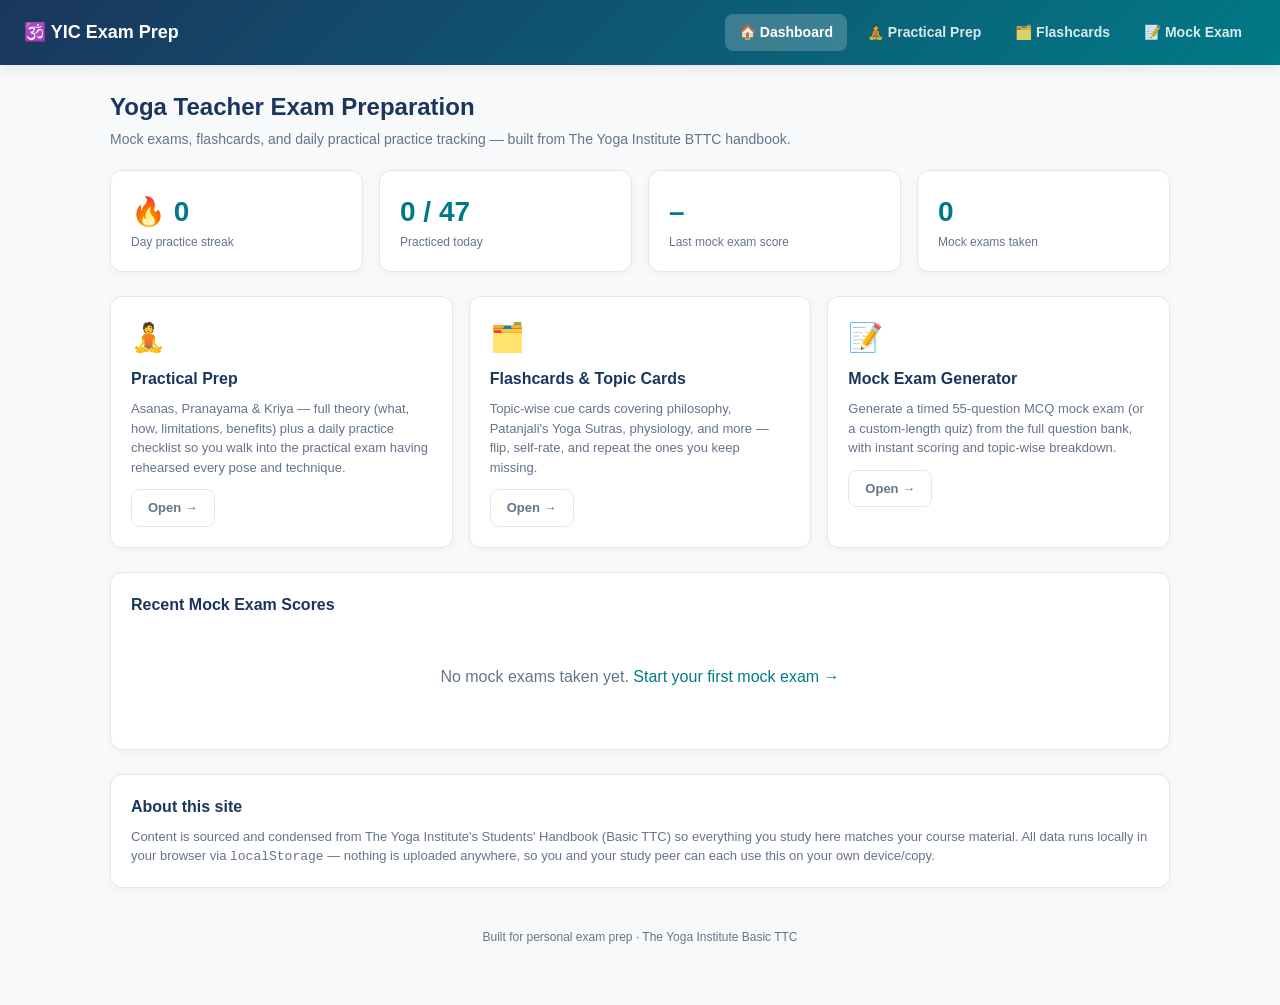
==== index.html @ b08ba1f1 "Initial publish: Yoga Teacher Exam Prep site Mock exam generator, flashcards (incl. glossary), and p" ====
<!DOCTYPE html>
<html lang="en">
<head>
<meta charset="UTF-8">
<meta name="viewport" content="width=device-width, initial-scale=1.0">
<title>YIC Exam Prep — Dashboard</title>
<link rel="stylesheet" href="css/style.css">
</head>
<body>
<div id="topnav-container"></div>

<div class="page">
  <div class="page-header">
    <h1>Yoga Teacher Exam Preparation</h1>
    <p>Mock exams, flashcards, and daily practical practice tracking — built from The Yoga Institute BTTC handbook.</p>
  </div>

  <div class="grid" id="statsGrid"></div>

  <div class="grid">
    <a class="card dash-link-card" href="practical.html">
      <span class="icon">🧘</span>
      <h3>Practical Prep</h3>
      <p>Asanas, Pranayama & Kriya — full theory (what, how, limitations, benefits) plus a daily practice checklist so you walk into the practical exam having rehearsed every pose and technique.</p>
      <span class="btn ghost">Open →</span>
    </a>
    <a class="card dash-link-card" href="flashcards.html">
      <span class="icon">🗂️</span>
      <h3>Flashcards &amp; Topic Cards</h3>
      <p>Topic-wise cue cards covering philosophy, Patanjali's Yoga Sutras, physiology, and more — flip, self-rate, and repeat the ones you keep missing.</p>
      <span class="btn ghost">Open →</span>
    </a>
    <a class="card dash-link-card" href="mock-exam.html">
      <span class="icon">📝</span>
      <h3>Mock Exam Generator</h3>
      <p>Generate a timed 55-question MCQ mock exam (or a custom-length quiz) from the full question bank, with instant scoring and topic-wise breakdown.</p>
      <span class="btn ghost">Open →</span>
    </a>
  </div>

  <div class="card" id="recentExamsCard" style="margin-bottom:24px;">
    <h3>Recent Mock Exam Scores</h3>
    <div id="recentExamsBody"></div>
  </div>

  <div class="card">
    <h3>About this site</h3>
    <p style="margin-bottom:0;">Content is sourced and condensed from The Yoga Institute's Students' Handbook (Basic TTC) so everything you study here matches your course material. All data runs locally in your browser via <code>localStorage</code> — nothing is uploaded anywhere, so you and your study peer can each use this on your own device/copy.</p>
  </div>
</div>

<footer class="site-footer">Built for personal exam prep · The Yoga Institute Basic TTC</footer>

<script src="js/app.js"></script>
<script>
  renderNav("home");

  async function init() {
    const streak = computeStreak();
    const practicedToday = countPracticedToday();
    let examHistory = loadJSON(STORAGE_KEYS.EXAM_HISTORY, []);
    const lastScore = examHistory.length ? examHistory[examHistory.length - 1] : null;

    let totalPracticeItems = 0;
    try {
      const [asanas, pranayama, kriya] = await Promise.all([
        loadData("js/data/asanas.json").catch(() => ({ items: [] })),
        loadData("js/data/pranayama.json").catch(() => ({ items: [] })),
        loadData("js/data/kriya.json").catch(() => ({ items: [] })),
      ]);
      totalPracticeItems = (asanas.items || []).length + (pranayama.items || []).length + (kriya.items || []).length;
    } catch (e) {
      console.warn(e);
    }

    document.getElementById("statsGrid").innerHTML = `
      <div class="card">
        <div class="stat">🔥 ${streak}</div>
        <div class="stat-label">Day practice streak</div>
      </div>
      <div class="card">
        <div class="stat">${practicedToday} / ${totalPracticeItems || "–"}</div>
        <div class="stat-label">Practiced today</div>
      </div>
      <div class="card">
        <div class="stat">${lastScore ? lastScore.score + "/" + lastScore.total : "–"}</div>
        <div class="stat-label">Last mock exam score</div>
      </div>
      <div class="card">
        <div class="stat">${examHistory.length}</div>
        <div class="stat-label">Mock exams taken</div>
      </div>
    `;

    const body = document.getElementById("recentExamsBody");
    if (!examHistory.length) {
      body.innerHTML = `<div class="empty-state">No mock exams taken yet. <a href="mock-exam.html">Start your first mock exam →</a></div>`;
    } else {
      const rows = examHistory.slice(-5).reverse().map((e) => `
        <tr>
          <td>${formatDate(e.date.slice(0,10))}</td>
          <td>${e.score} / ${e.total} (${Math.round((e.score/e.total)*100)}%)</td>
          <td>${e.durationSec ? Math.round(e.durationSec/60) + " min" : "–"}</td>
        </tr>`).join("");
      body.innerHTML = `
        <table class="history-table">
          <thead><tr><th>Date</th><th>Score</th><th>Time</th></tr></thead>
          <tbody>${rows}</tbody>
        </table>
        <div style="margin-top:10px;"><a href="mock-exam.html#history">View full history →</a></div>
      `;
    }
  }
  init();
</script>
</body>
</html>
---- css/style.css ----
:root {
  --primary: #1B365D;
  --primary-light: #2A4D80;
  --accent: #007A87;
  --accent-light: #E0F2F1;
  --bg: #F8F9FA;
  --card-bg: #FFFFFF;
  --text: #2D3748;
  --text-muted: #64748B;
  --border: #E2E8F0;
  --good: #2F855A;
  --bad: #C53030;
  --warn: #B7791F;
}

* { box-sizing: border-box; margin: 0; padding: 0; }

body {
  font-family: -apple-system, BlinkMacSystemFont, "Segoe UI", Roboto, "Helvetica Neue", Arial, sans-serif;
  background-color: var(--bg);
  color: var(--text);
  line-height: 1.5;
  padding-bottom: 60px;
}

a { color: var(--accent); text-decoration: none; }
a:hover { text-decoration: underline; }

/* ---------- Top Nav ---------- */
.topnav {
  background: linear-gradient(135deg, var(--primary), var(--accent));
  color: #fff;
  padding: 14px 24px;
  display: flex;
  align-items: center;
  justify-content: space-between;
  flex-wrap: wrap;
  gap: 12px;
  box-shadow: 0 4px 12px rgba(0,0,0,0.08);
  margin-bottom: 24px;
}
.topnav .brand {
  font-weight: 700;
  font-size: 18px;
  display: flex;
  align-items: center;
  gap: 8px;
}
.topnav nav {
  display: flex;
  gap: 6px;
  flex-wrap: wrap;
}
.topnav nav a {
  color: #fff;
  opacity: 0.85;
  padding: 8px 14px;
  border-radius: 8px;
  font-size: 14px;
  font-weight: 600;
}
.topnav nav a:hover { opacity: 1; text-decoration: none; background: rgba(255,255,255,0.12); }
.topnav nav a.active { opacity: 1; background: rgba(255,255,255,0.2); }

.page {
  max-width: 1100px;
  margin: 0 auto;
  padding: 0 20px;
}

.page-header {
  margin-bottom: 20px;
}
.page-header h1 { font-size: 24px; color: var(--primary); margin-bottom: 4px; }
.page-header p { color: var(--text-muted); font-size: 14px; }

/* ---------- Cards / grid ---------- */
.grid {
  display: grid;
  grid-template-columns: repeat(auto-fit, minmax(240px, 1fr));
  gap: 16px;
  margin-bottom: 24px;
}
.card {
  background: var(--card-bg);
  border: 1px solid var(--border);
  border-radius: 12px;
  padding: 20px;
  box-shadow: 0 2px 8px rgba(0,0,0,0.04);
}
.card h3 { color: var(--primary); font-size: 16px; margin-bottom: 8px; }
.card p { color: var(--text-muted); font-size: 13px; margin-bottom: 12px; }
.card .stat { font-size: 28px; font-weight: 700; color: var(--accent); }
.card .stat-label { font-size: 12px; color: var(--text-muted); }

.dash-link-card {
  display: block;
  text-decoration: none;
  transition: transform 0.15s, box-shadow 0.15s;
}
.dash-link-card:hover {
  transform: translateY(-2px);
  box-shadow: 0 6px 16px rgba(0,0,0,0.08);
  text-decoration: none;
}
.dash-link-card .icon { font-size: 28px; margin-bottom: 8px; display: block; }

/* ---------- Buttons ---------- */
.btn {
  display: inline-flex;
  align-items: center;
  gap: 6px;
  padding: 8px 16px;
  border-radius: 8px;
  font-size: 13px;
  font-weight: 600;
  cursor: pointer;
  border: 1px solid var(--border);
  background: #fff;
  color: var(--text-muted);
  transition: all 0.15s;
}
.btn:hover { background: var(--primary); color: #fff; border-color: var(--primary); }
.btn.active, .btn.primary { background: var(--primary); color: #fff; border-color: var(--primary); }
.btn.accent { background: var(--accent); color: #fff; border-color: var(--accent); }
.btn.accent:hover { background: #005f6a; }
.btn.ghost:hover { background: var(--accent-light); color: var(--accent); border-color: var(--accent); }
.btn:disabled { opacity: 0.4; cursor: not-allowed; }
.btn:disabled:hover { background: #fff; color: var(--text-muted); border-color: var(--border); }

.btn-row { display: flex; flex-wrap: wrap; gap: 8px; align-items: center; }

/* ---------- Controls bar ---------- */
.controls {
  display: flex;
  flex-wrap: wrap;
  gap: 12px;
  align-items: center;
  justify-content: space-between;
  margin-bottom: 20px;
  background: white;
  padding: 16px 20px;
  border-radius: 10px;
  box-shadow: 0 2px 6px rgba(0,0,0,0.04);
}
.search-box {
  flex: 1;
  min-width: 220px;
  padding: 10px 16px;
  border: 1px solid var(--border);
  border-radius: 8px;
  font-size: 14px;
  outline: none;
}
.search-box:focus { border-color: var(--accent); }
.filter-btns { display: flex; flex-wrap: wrap; gap: 8px; }

/* ---------- Tabs ---------- */
.tabs {
  display: flex;
  gap: 4px;
  margin-bottom: 20px;
  border-bottom: 2px solid var(--border);
}
.tab-btn {
  padding: 10px 20px;
  font-size: 14px;
  font-weight: 600;
  color: var(--text-muted);
  cursor: pointer;
  border-bottom: 3px solid transparent;
  background: none;
  border-top: none; border-left: none; border-right: none;
}
.tab-btn.active { color: var(--primary); border-bottom-color: var(--accent); }
.tab-panel { display: none; }
.tab-panel.active { display: block; }

/* ---------- Practice item cards ---------- */
.practice-card {
  background: var(--card-bg);
  border: 1px solid var(--border);
  border-radius: 12px;
  margin-bottom: 14px;
  overflow: hidden;
  box-shadow: 0 2px 6px rgba(0,0,0,0.03);
}
.practice-card-head {
  display: flex;
  align-items: center;
  justify-content: space-between;
  gap: 12px;
  padding: 14px 18px;
  cursor: pointer;
  flex-wrap: wrap;
}
.practice-card-head:hover { background: #F7FAFC; }
.practice-title { display: flex; align-items: center; gap: 10px; flex-wrap: wrap; }
.practice-title .name { font-weight: 700; color: var(--primary); font-size: 15px; }
.practice-title .eng { color: var(--text-muted); font-size: 13px; font-style: italic; }
.cat-badge {
  display: inline-block;
  padding: 4px 10px;
  border-radius: 12px;
  background: #EBF8FF;
  color: #2B6CB0;
  font-weight: 600;
  font-size: 11px;
  white-space: nowrap;
}
.practice-card-body {
  display: none;
  padding: 0 18px 18px 18px;
  border-top: 1px solid var(--border);
}
.practice-card-body.open { display: block; padding-top: 14px; }
.practice-card-body h4 { font-size: 12px; text-transform: uppercase; letter-spacing: 0.04em; color: var(--text-muted); margin: 12px 0 6px; }
.practice-card-body h4:first-child { margin-top: 0; }
.practice-card-body ol, .practice-card-body ul { padding-left: 20px; font-size: 13px; }
.practice-card-body li { margin-bottom: 3px; }
.pose-cue { background: var(--accent-light); border-radius: 8px; padding: 10px 14px; font-size: 13px; margin-bottom: 10px; }
.limitation-text { color: var(--bad); }
.benefit-text { color: var(--good); }
.breath-pill {
  display: inline-block;
  padding: 4px 10px;
  border-radius: 12px;
  font-size: 12px;
  background: #FFF5E0;
  color: var(--warn);
}

.practiced-check {
  display: flex;
  align-items: center;
  gap: 6px;
  font-size: 12px;
  font-weight: 600;
  color: var(--text-muted);
  user-select: none;
}
.practiced-check input { width: 16px; height: 16px; accent-color: var(--accent); cursor: pointer; }

/* ---------- Progress ---------- */
.progress-bar-track {
  width: 100%;
  height: 10px;
  background: var(--border);
  border-radius: 6px;
  overflow: hidden;
  margin: 6px 0;
}
.progress-bar-fill {
  height: 100%;
  background: linear-gradient(90deg, var(--accent), var(--primary));
  border-radius: 6px;
  transition: width 0.3s;
}

/* ---------- Flashcards ---------- */
.flashcard-stage {
  max-width: 560px;
  margin: 0 auto 20px;
}
.flashcard {
  background: var(--card-bg);
  border: 1px solid var(--border);
  border-radius: 16px;
  min-height: 280px;
  padding: 32px;
  display: flex;
  flex-direction: column;
  justify-content: center;
  align-items: center;
  text-align: center;
  cursor: pointer;
  box-shadow: 0 4px 16px rgba(0,0,0,0.06);
  position: relative;
}
.flashcard .fc-category { position: absolute; top: 14px; left: 18px; }
.flashcard .fc-topic { font-size: 12px; color: var(--text-muted); margin-bottom: 14px; margin-top: 18px; }
.flashcard .fc-content { font-size: 17px; font-weight: 600; color: var(--primary); }
.flashcard.flipped .fc-content { font-size: 15px; font-weight: 400; color: var(--text); white-space: pre-line; text-align: left; }
.flashcard .fc-hint { position: absolute; bottom: 14px; font-size: 11px; color: var(--text-muted); }

.flashcard-nav {
  display: flex;
  justify-content: center;
  gap: 10px;
  margin-top: 16px;
  flex-wrap: wrap;
}

.deck-counter { text-align: center; color: var(--text-muted); font-size: 13px; margin-bottom: 10px; }

/* ---------- Mock exam ---------- */
.exam-setup-form { display: flex; flex-direction: column; gap: 16px; max-width: 520px; }
.exam-setup-form label { font-weight: 600; font-size: 13px; color: var(--primary); display: block; margin-bottom: 6px; }
.exam-setup-form select, .exam-setup-form input[type=number] {
  padding: 8px 12px; border-radius: 8px; border: 1px solid var(--border); font-size: 14px; width: 100%;
}
.topic-checklist { display: grid; grid-template-columns: repeat(auto-fit, minmax(180px,1fr)); gap: 8px; }
.topic-checklist label { display: flex; align-items: center; gap: 8px; font-weight: 500; color: var(--text); }

.exam-question-card {
  background: var(--card-bg);
  border: 1px solid var(--border);
  border-radius: 12px;
  padding: 24px;
  margin-bottom: 18px;
}
.exam-question-card .q-meta { font-size: 11px; color: var(--text-muted); margin-bottom: 10px; text-transform: uppercase; letter-spacing: 0.03em; }
.exam-question-card .q-text { font-size: 16px; font-weight: 600; margin-bottom: 16px; color: var(--text); }
.option-row {
  display: flex;
  align-items: flex-start;
  gap: 10px;
  padding: 10px 14px;
  border: 1px solid var(--border);
  border-radius: 8px;
  margin-bottom: 8px;
  cursor: pointer;
  font-size: 14px;
}
.option-row:hover { background: #F7FAFC; }
.option-row.selected { border-color: var(--accent); background: var(--accent-light); }
.option-row.correct { border-color: var(--good); background: #F0FFF4; }
.option-row.incorrect { border-color: var(--bad); background: #FFF5F5; }
.option-row input { margin-top: 2px; }

.exam-timer {
  font-variant-numeric: tabular-nums;
  font-weight: 700;
  font-size: 15px;
  padding: 6px 14px;
  border-radius: 8px;
  background: rgba(255,255,255,0.15);
}
.exam-timer.low { background: #C53030; color: #fff; }

.exam-nav-grid {
  display: grid;
  grid-template-columns: repeat(auto-fill, minmax(36px, 1fr));
  gap: 6px;
  margin-bottom: 20px;
}
.exam-nav-dot {
  width: 36px; height: 36px;
  border-radius: 8px;
  border: 1px solid var(--border);
  background: #fff;
  font-size: 12px;
  font-weight: 700;
  cursor: pointer;
  color: var(--text-muted);
}
.exam-nav-dot.current { border-color: var(--primary); box-shadow: 0 0 0 2px var(--primary); }
.exam-nav-dot.answered { background: var(--accent-light); color: var(--accent); border-color: var(--accent); }
.exam-nav-dot.flagged::after { content: "⚑"; color: var(--warn); margin-left: 2px; }

.score-ring-wrap { display: flex; align-items: center; gap: 24px; flex-wrap: wrap; margin-bottom: 20px; }
.score-big { font-size: 48px; font-weight: 800; color: var(--primary); }
.score-sub { color: var(--text-muted); font-size: 14px; }

.topic-breakdown-row { display: flex; align-items: center; gap: 12px; margin-bottom: 10px; }
.topic-breakdown-row .label { width: 220px; font-size: 13px; font-weight: 600; flex-shrink: 0; }
.topic-breakdown-row .progress-bar-track { flex: 1; }
.topic-breakdown-row .pct { width: 48px; text-align: right; font-size: 13px; color: var(--text-muted); }

.explain-box {
  margin-top: 12px;
  padding: 12px 14px;
  background: #F7FAFC;
  border-radius: 8px;
  font-size: 13px;
  color: var(--text-muted);
  border-left: 3px solid var(--accent);
}

.history-table { width: 100%; border-collapse: collapse; font-size: 13px; }
.history-table th, .history-table td { padding: 10px; border-bottom: 1px solid var(--border); text-align: left; }

.empty-state { text-align: center; padding: 40px 20px; color: var(--text-muted); }

footer.site-footer { text-align: center; color: var(--text-muted); font-size: 12px; margin-top: 40px; }

@media print {
  .topnav, .controls, .btn-row, .practiced-check, .exam-nav-grid { display: none !important; }
  .practice-card-body { display: block !important; }
}
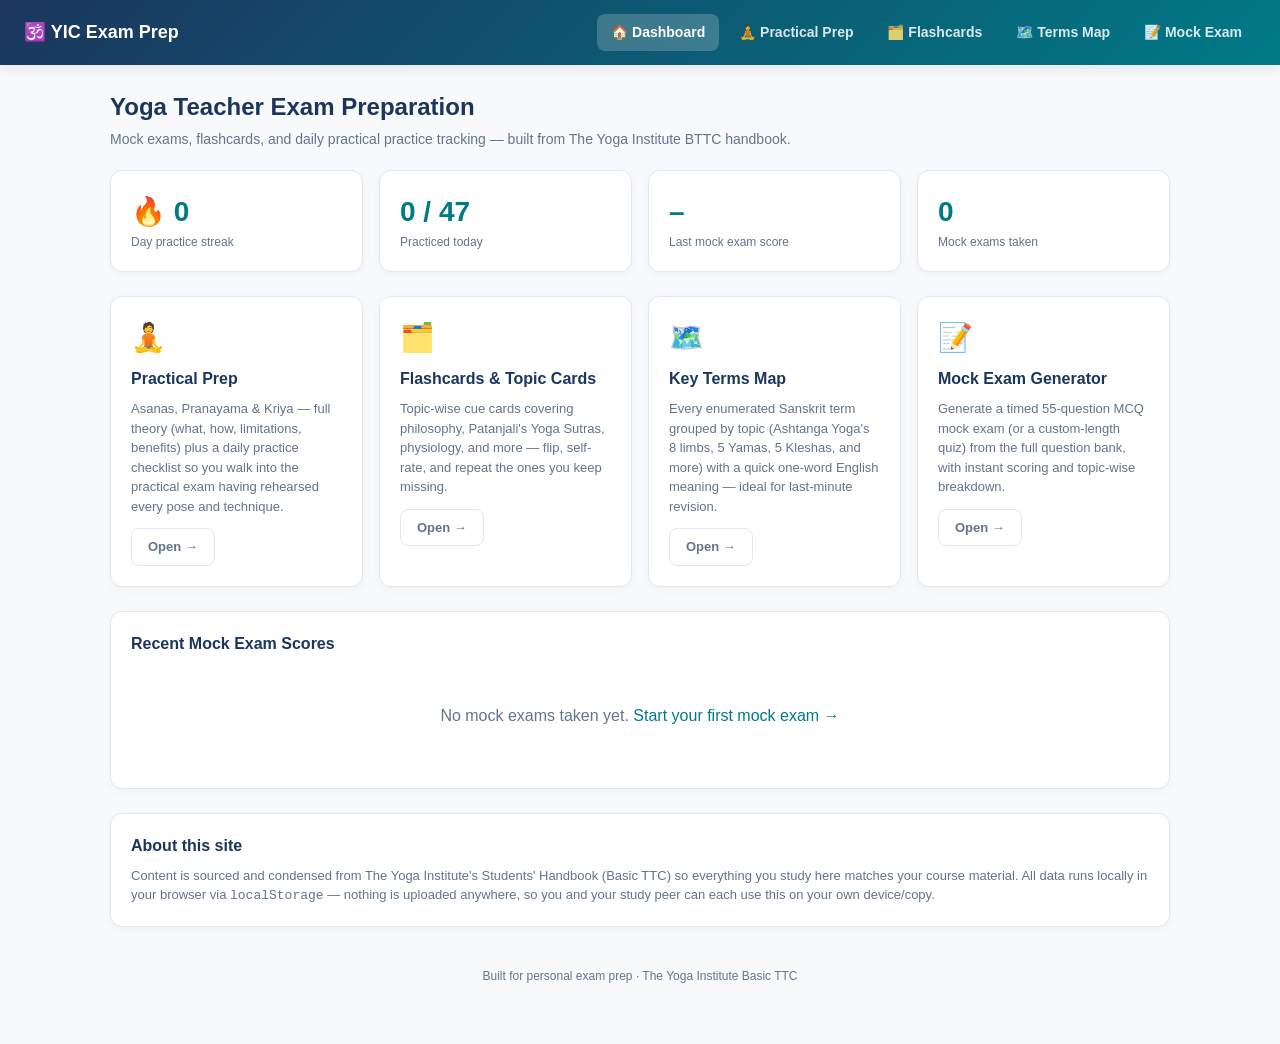
==== commit e35f44b6: "Add Key Terms Map section: Sanskrit term -> 1-word meaning by topic New terms-map.html page lists ev" ====
--- a/index.html
+++ b/index.html
@@ -28,6 +28,12 @@
       <span class="icon">🗂️</span>
       <h3>Flashcards &amp; Topic Cards</h3>
       <p>Topic-wise cue cards covering philosophy, Patanjali's Yoga Sutras, physiology, and more — flip, self-rate, and repeat the ones you keep missing.</p>
+      <span class="btn ghost">Open →</span>
+    </a>
+    <a class="card dash-link-card" href="terms-map.html">
+      <span class="icon">🗺️</span>
+      <h3>Key Terms Map</h3>
+      <p>Every enumerated Sanskrit term grouped by topic (Ashtanga Yoga's 8 limbs, 5 Yamas, 5 Kleshas, and more) with a quick one-word English meaning — ideal for last-minute revision.</p>
       <span class="btn ghost">Open →</span>
     </a>
     <a class="card dash-link-card" href="mock-exam.html">
--- a/css/style.css
+++ b/css/style.css
@@ -384,7 +384,58 @@
 
 footer.site-footer { text-align: center; color: var(--text-muted); font-size: 12px; margin-top: 40px; }
 
+/* ---------- Key Terms Map ---------- */
+.term-group-card {
+  background: var(--card-bg);
+  border: 1px solid var(--border);
+  border-radius: 12px;
+  margin-bottom: 14px;
+  overflow: hidden;
+  box-shadow: 0 2px 6px rgba(0,0,0,0.03);
+}
+.term-group-head {
+  display: flex;
+  align-items: center;
+  justify-content: space-between;
+  gap: 12px;
+  padding: 16px 20px;
+  cursor: pointer;
+  flex-wrap: wrap;
+}
+.term-group-head:hover { background: #F7FAFC; }
+.term-group-head h3 { color: var(--primary); font-size: 16px; margin-bottom: 2px; }
+.term-group-head p { color: var(--text-muted); font-size: 12px; margin: 0; }
+.term-group-count {
+  font-size: 11px;
+  font-weight: 700;
+  color: var(--accent);
+  background: var(--accent-light);
+  padding: 3px 10px;
+  border-radius: 12px;
+  white-space: nowrap;
+}
+.term-group-body {
+  display: none;
+  padding: 4px 20px 18px;
+  border-top: 1px solid var(--border);
+}
+.term-group-body.open { display: block; padding-top: 14px; }
+.term-grid {
+  display: grid;
+  grid-template-columns: repeat(auto-fill, minmax(180px, 1fr));
+  gap: 10px;
+}
+.term-chip {
+  background: #F7FAFC;
+  border: 1px solid var(--border);
+  border-radius: 10px;
+  padding: 10px 14px;
+}
+.term-chip .term-name { font-weight: 700; color: var(--primary); font-size: 13px; }
+.term-chip .term-meaning { color: var(--accent); font-size: 12px; font-weight: 600; }
+.term-chip mark { background: #FFF3B0; color: inherit; padding: 0 1px; border-radius: 2px; }
+
 @media print {
   .topnav, .controls, .btn-row, .practiced-check, .exam-nav-grid { display: none !important; }
-  .practice-card-body { display: block !important; }
-}
+  .practice-card-body, .term-group-body { display: block !important; }
+}
